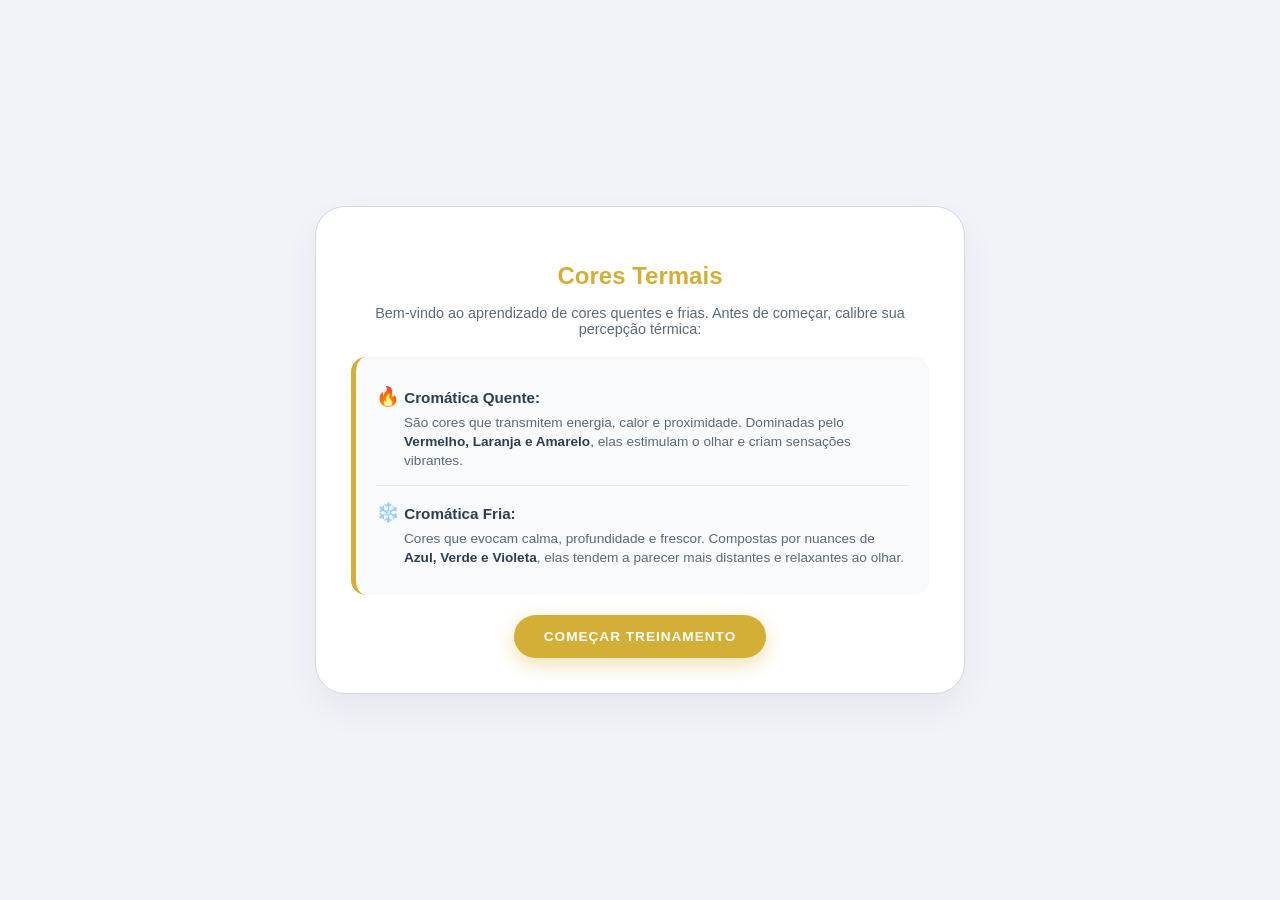
==== cores.html @ e30ad5f2 "commitdesexta" ====
<!DOCTYPE html>
<html>
<head>
    <meta charset="UTF-8">
    <meta name="viewport" content="width=device-width, initial-scale=1.0, maximum-scale=1.0, user-scalable=no, viewport-fit=cover">
    <title>Color Fusion Pro</title>
    
    <link rel="stylesheet" href="style-cores.css">
</head>
<body>
  <div id="app">
    <div id="card-intro" class="card-modal">
      <h2 style="color:var(--gold); margin-bottom: 10px;">Cores Termais</h2>
      <p style="font-size: 0.9rem; color: var(--text-light); margin-bottom: 20px;">
        Bem-vindo ao aprendizado de cores quentes e frias. Antes de começar, calibre sua percepção térmica:
      </p>
      
      <div class="dida-container">
        <div class="dida-item">
          <span style="font-size: 1.2rem;">🔥</span> 
          <strong>Cromática Quente:</strong> 
          <p style="margin: 5px 0 0 28px; font-size: 0.85rem; line-height: 1.4;">
            São cores que transmitem energia, calor e proximidade. Dominadas pelo <strong>Vermelho, Laranja e Amarelo</strong>, elas estimulam o olhar e criam sensações vibrantes.
          </p>
        </div>
        
        <div style="height: 1px; background: var(--border); margin: 15px 0; opacity: 0.5;"></div>

        <div class="dida-item">
          <span style="font-size: 1.2rem;">❄️</span> 
          <strong>Cromática Fria:</strong> 
          <p style="margin: 5px 0 0 28px; font-size: 0.85rem; line-height: 1.4;">
            Cores que evocam calma, profundidade e frescor. Compostas por nuances de <strong>Azul, Verde e Violeta</strong>, elas tendem a parecer mais distantes e relaxantes ao olhar.
          </p>
        </div>
      </div>
      
      <button class="btn btn-gold" onclick="iniciarJogo()">COMEÇAR TREINAMENTO</button>
    </div>

    <div id="game-container" style="display:none;">
      <div id="header-missao">
        <h3 id="titulo-etapa"></h3>
        <p id="instrucao"></p>
      </div>
      <div id="grid-captcha"></div>
      <div id="footer-acoes" style="display: none !important;"> 
        <button id="btn-verificar" class="btn btn-gold" onclick="verificarSelecao()">VERIFICAR</button>
      </div>
      <div id="feedback"></div>
    </div>

    <div id="card-sucesso" class="card-modal" style="display:none;">
      <h2 style="color:#28a745;">✅ Certificação Concluída!</h2>
      <p>Seu olhar está perfeitamente calibrado para curadoria.</p>
      <button class="btn btn-gold" onclick="reiniciarTudo()">REINICIAR CURADORIA</button>
      <button class="btn btn-gold" onclick="voltarAoMapaFinal()">IR PARA O EXAME FINAL</button>
    </div>
  </div>
  <script src="script-cores.js"></script>
</body>
</html>
---- style-cores.css ----
:root { 
    --gold: #d4af37; 
    --bg: #f0f4f8;       /* Fundo claro original */
    --card: #ffffff;     /* Card branco */
    --border: #d1d9e6;   /* Borda suave azulada */
    --text-main: #2c3e50; /* Azul escuro para leitura */
    --text-light: #5a6a7a;
    --success: #28a745;
    --error: #e74c3c;
  }

  body { 
    background: var(--bg); 
    color: var(--text-main); 
    font-family: 'Inter', sans-serif; 
    margin: 0; 
    display: flex; 
    justify-content: center; 
    align-items: center; 
    min-height: 100vh; 
  }

  #app { width: 95%; max-width: 650px; }

  .card-modal { 
    background: var(--card); 
    padding: 35px; 
    border-radius: 30px; /* Bordas orgânicas como no círculo de cores */
    border: 1px solid var(--border); 
    text-align: center; 
    box-shadow: 0 15px 35px rgba(0,0,0,0.05); /* Sombra de profundidade */
  }

  /* Painel de introdução ajustado para fundo claro */
  .dida-container { 
    text-align: left; 
    margin: 20px 0; 
    background: #f8fafc; 
    padding: 20px; 
    border-radius: 15px; 
    border-left: 5px solid var(--gold); 
    color: var(--text-light);
    box-shadow: inset 0 2px 4px rgba(0,0,0,0.02);
  }

  .dida-item { margin: 8px 0; font-size: 0.95rem; }
  
  #grid-captcha { 
    display: grid; 
    grid-template-columns: repeat(auto-fit, minmax(130px, 1fr)); 
    gap: 12px; 
    margin: 25px 0; 
  }
  
  /* Cards das imagens com bordas arredondadas e suavidade */
  .item-grid { 
    position: relative; 
    aspect-ratio: 1/1; 
    cursor: pointer; 
    border-radius: 15px; 
    overflow: hidden; 
    border: 4px solid transparent; 
    transition: all 0.3s cubic-bezier(0.4, 0, 0.2, 1);
    box-shadow: 0 4px 6px rgba(0,0,0,0.05);
  }

  .item-grid:hover { transform: translateY(-3px); box-shadow: 0 8px 12px rgba(0,0,0,0.1); }
  .item-grid img { width: 100%; height: 100%; object-fit: cover; }
  
  .item-grid.selected { border-color: var(--gold); }
  .item-grid.selected::after { 
    content: '✓'; 
    position: absolute; 
    top: 8px; 
    right: 8px; 
    background: var(--gold); 
    color: #fff; 
    width: 26px; 
    height: 26px; 
    border-radius: 50%; 
    display: flex; 
    align-items: center; 
    justify-content: center; 
    font-weight: bold;
    font-size: 14px;
    box-shadow: 0 2px 4px rgba(0,0,0,0.2);
  }

  /* Botões com design "Bubble" da sua referência */
  .btn { 
    padding: 14px 30px; 
    border: none; 
    border-radius: 50px; /* Botão arredondado original */
    font-weight: 800; 
    cursor: pointer; 
    transition: all 0.3s; 
    text-transform: uppercase;
    letter-spacing: 1px;
    font-size: 0.85rem;
  }

  .btn-gold { 
    background: var(--gold); 
    color: #fff; 
    box-shadow: 0 6px 20px rgba(212, 175, 55, 0.4);
  }

  .btn-gold:hover { transform: scale(1.05); box-shadow: 0 8px 25px rgba(212, 175, 55, 0.5); }

  #footer-acoes {
    display: flex !important;
    justify-content: center !important;
    width: 100% !important;
    margin-top: 25px !important;
  }

  #feedback {
    text-align: center !important;
    width: 100% !important;
    min-height: 24px; 
    margin-top: 15px; 
    font-weight: 700;
    font-size: 0.9rem;
  }

  #header-missao {
    width: 100%;
    margin-bottom: 20px;
    display: flex;             /* Adicionado para controle total */
    flex-direction: column;    /* Coloca título sobre a instrução */
    align-items: center;       /* Centraliza horizontalmente no flex */
    text-align: center;        /* Centraliza as linhas de texto */
  }

  #titulo-etapa { 
    color: var(--text-main); 
    font-weight: 900; 
    margin-bottom: 8px; 
    width: 100%;               /* Garante que ocupe a largura total para o text-align funcionar */
  }

  #instrucao { 
    color: var(--text-light); 
    font-weight: 500; 
    width: 100%;               /* Garante que ocupe a largura total */
    margin: 0 auto;            /* Centraliza o bloco se ele tiver max-width */
  }
  
  strong { color: var(--text-main); }
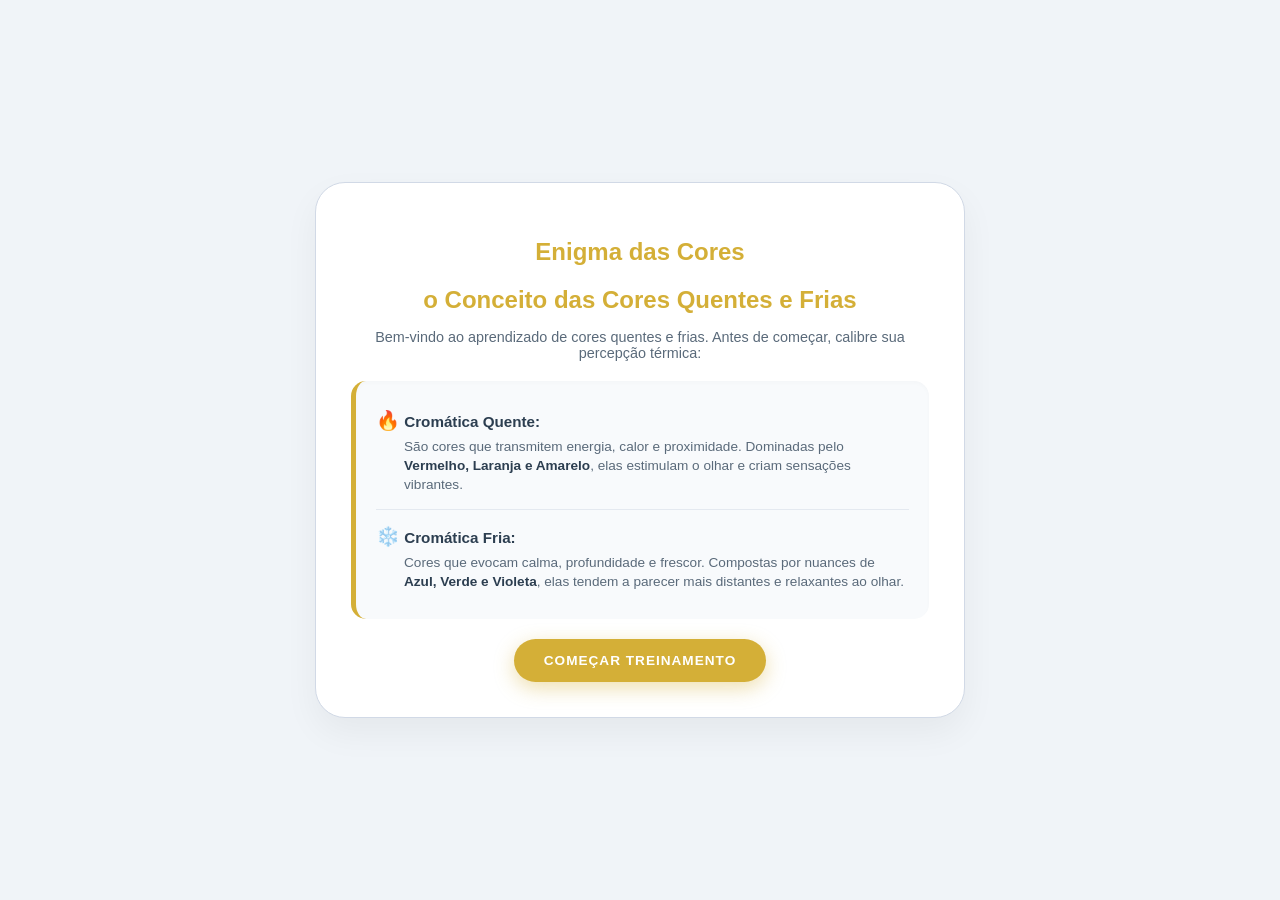
==== commit 273d3f73: "commitsegundafeira" ====
--- a/cores.html
+++ b/cores.html
@@ -10,7 +10,8 @@
 <body>
   <div id="app">
     <div id="card-intro" class="card-modal">
-      <h2 style="color:var(--gold); margin-bottom: 10px;">Cores Termais</h2>
+      <h2 style="color:var(--gold); margin-bottom: 10px;">Enigma das Cores</h2>
+      <h2 style="color:var(--gold); margin-bottom: 10px;">o Conceito das Cores Quentes e Frias</h2>
       <p style="font-size: 0.9rem; color: var(--text-light); margin-bottom: 20px;">
         Bem-vindo ao aprendizado de cores quentes e frias. Antes de começar, calibre sua percepção térmica:
       </p>
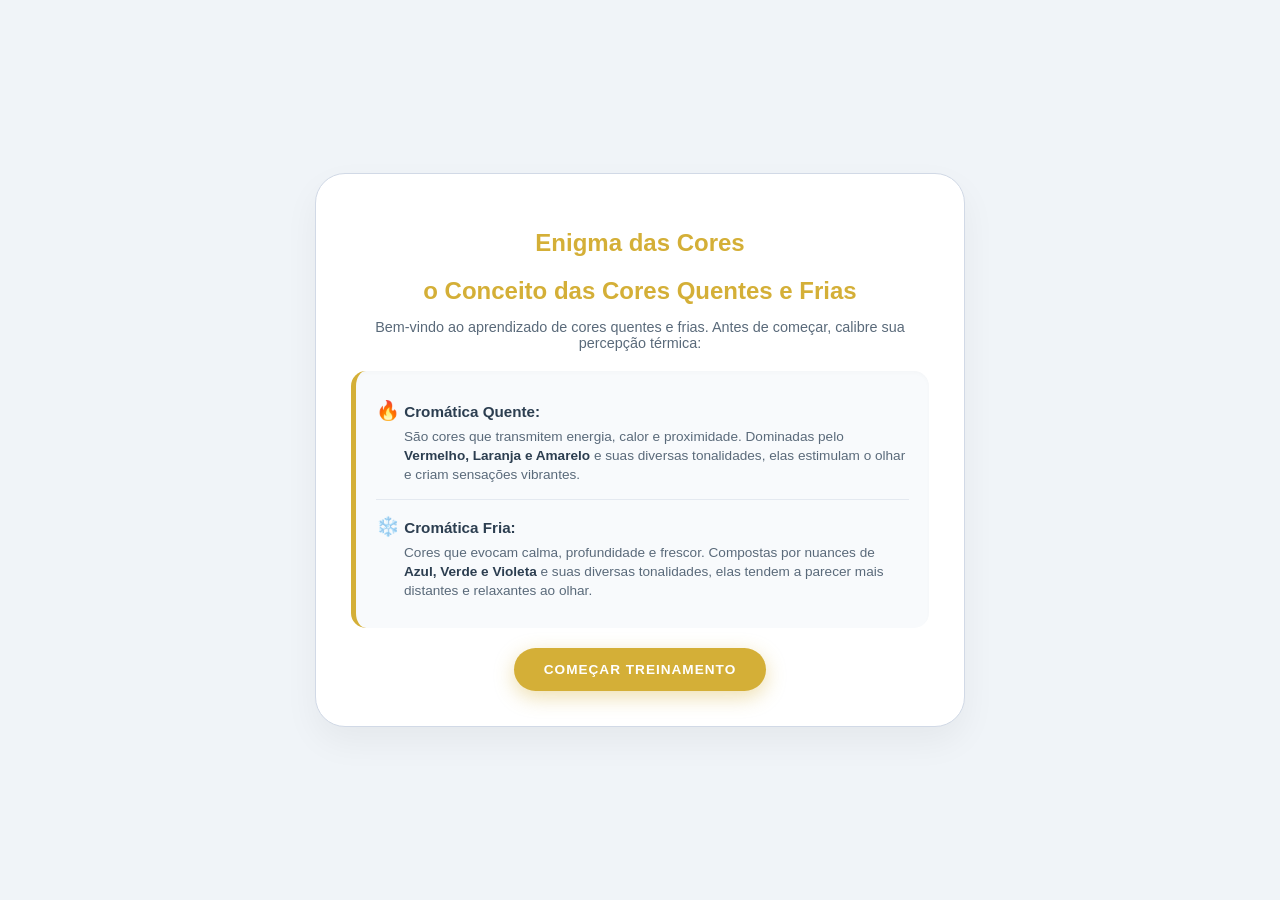
==== commit 23006953: "commitsegundafeirapersonagemmandalas" ====
--- a/cores.html
+++ b/cores.html
@@ -21,7 +21,7 @@
           <span style="font-size: 1.2rem;">🔥</span> 
           <strong>Cromática Quente:</strong> 
           <p style="margin: 5px 0 0 28px; font-size: 0.85rem; line-height: 1.4;">
-            São cores que transmitem energia, calor e proximidade. Dominadas pelo <strong>Vermelho, Laranja e Amarelo</strong>, elas estimulam o olhar e criam sensações vibrantes.
+            São cores que transmitem energia, calor e proximidade. Dominadas pelo <strong>Vermelho, Laranja e Amarelo</strong> e suas diversas tonalidades, elas estimulam o olhar e criam sensações vibrantes.
           </p>
         </div>
         
@@ -31,7 +31,7 @@
           <span style="font-size: 1.2rem;">❄️</span> 
           <strong>Cromática Fria:</strong> 
           <p style="margin: 5px 0 0 28px; font-size: 0.85rem; line-height: 1.4;">
-            Cores que evocam calma, profundidade e frescor. Compostas por nuances de <strong>Azul, Verde e Violeta</strong>, elas tendem a parecer mais distantes e relaxantes ao olhar.
+             Cores que evocam calma, profundidade e frescor. Compostas por nuances de <strong>Azul, Verde e Violeta</strong> e suas diversas tonalidades, elas tendem a parecer mais distantes e relaxantes ao olhar.
           </p>
         </div>
       </div>
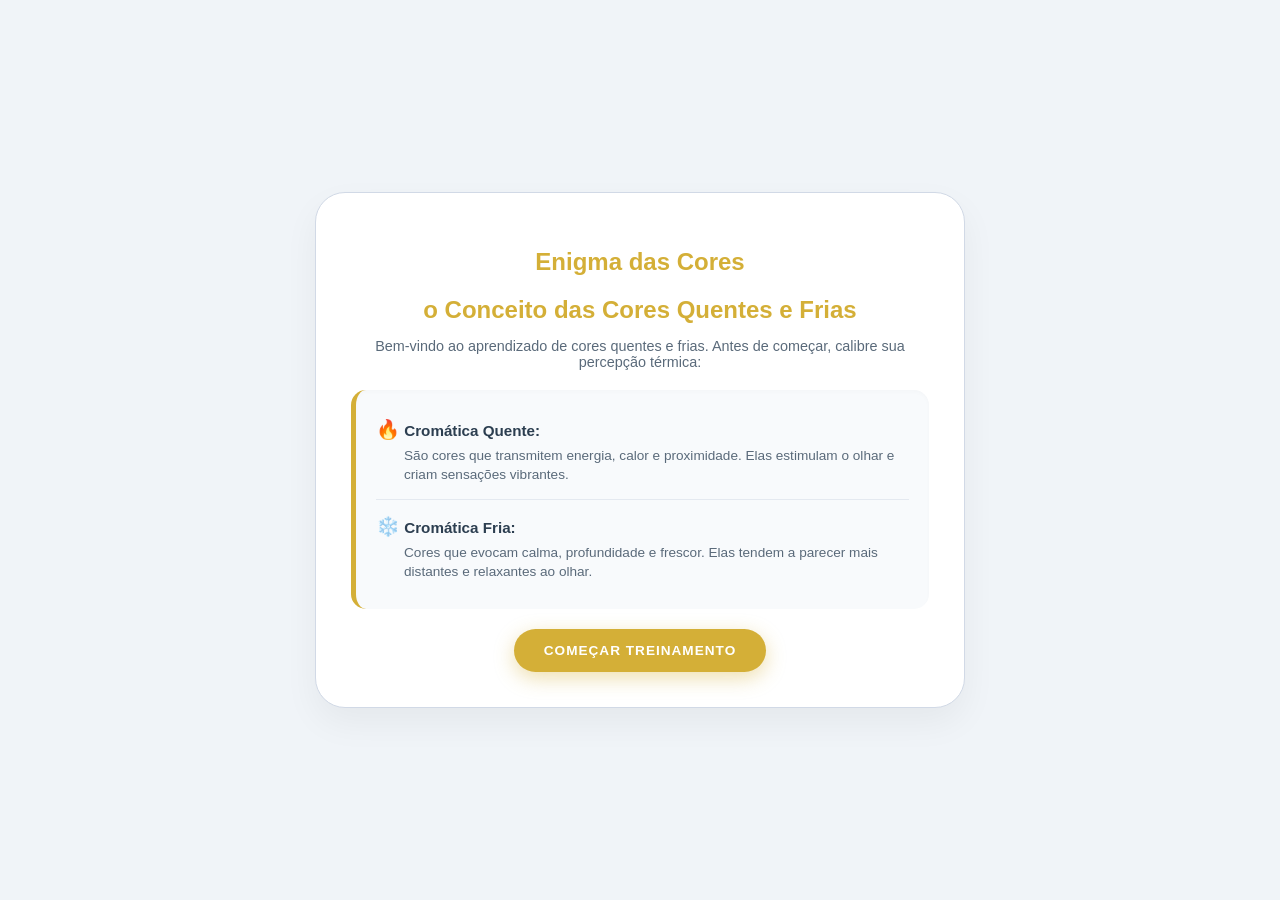
==== commit 8c709711: "commitcinco" ====
--- a/cores.html
+++ b/cores.html
@@ -21,7 +21,7 @@
           <span style="font-size: 1.2rem;">🔥</span> 
           <strong>Cromática Quente:</strong> 
           <p style="margin: 5px 0 0 28px; font-size: 0.85rem; line-height: 1.4;">
-            São cores que transmitem energia, calor e proximidade. Dominadas pelo <strong>Vermelho, Laranja e Amarelo</strong> e suas diversas tonalidades, elas estimulam o olhar e criam sensações vibrantes.
+            São cores que transmitem energia, calor e proximidade. Elas estimulam o olhar e criam sensações vibrantes.
           </p>
         </div>
         
@@ -31,7 +31,7 @@
           <span style="font-size: 1.2rem;">❄️</span> 
           <strong>Cromática Fria:</strong> 
           <p style="margin: 5px 0 0 28px; font-size: 0.85rem; line-height: 1.4;">
-             Cores que evocam calma, profundidade e frescor. Compostas por nuances de <strong>Azul, Verde e Violeta</strong> e suas diversas tonalidades, elas tendem a parecer mais distantes e relaxantes ao olhar.
+             Cores que evocam calma, profundidade e frescor. Elas tendem a parecer mais distantes e relaxantes ao olhar.
           </p>
         </div>
       </div>
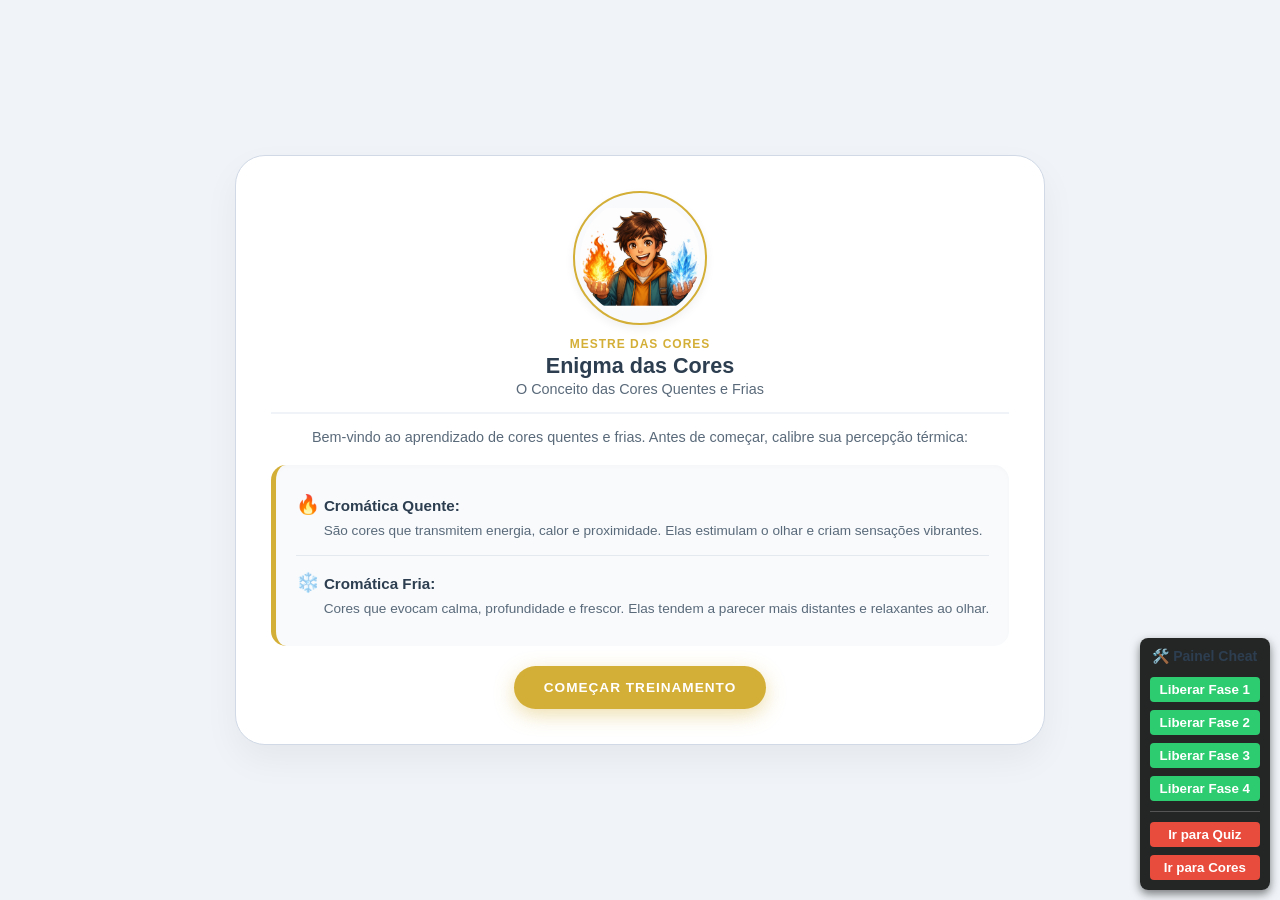
==== commit d65702d4: "committerçafeira" ====
--- a/cores.html
+++ b/cores.html
@@ -8,11 +8,19 @@
     <link rel="stylesheet" href="style-cores.css">
 </head>
 <body>
-  <div id="app">
-    <div id="card-intro" class="card-modal">
-      <h2 style="color:var(--gold); margin-bottom: 10px;">Enigma das Cores</h2>
-      <h2 style="color:var(--gold); margin-bottom: 10px;">o Conceito das Cores Quentes e Frias</h2>
-      <p style="font-size: 0.9rem; color: var(--text-light); margin-bottom: 20px;">
+  <div id="card-intro" class="card-modal">
+      
+      <!-- Cabeçalho com o Mestre das Cores e o Título -->
+      <div class="mestre-header">
+        <img src="Assets/personagemmeioquentemeiofrio.png" alt="Mestre das Cores" class="mestre-avatar">
+        <div class="mestre-info">
+          <span class="mestre-tag">Mestre das Cores</span>
+          <h2 class="card-titulo">Enigma das Cores</h2>
+          <h3 class="card-subtitulo">O Conceito das Cores Quentes e Frias</h3>
+        </div>
+      </div>
+
+      <p style="font-size: 0.9rem; color: var(--text-light); margin: 15px 0;">
         Bem-vindo ao aprendizado de cores quentes e frias. Antes de começar, calibre sua percepção térmica:
       </p>
       
@@ -59,5 +67,6 @@
     </div>
   </div>
   <script src="script-cores.js"></script>
+  <script src="script-debug.js"></script>
 </body>
 </html>
--- a/style-cores.css
+++ b/style-cores.css
@@ -146,4 +146,53 @@
     margin: 0 auto;            /* Centraliza o bloco se ele tiver max-width */
   }
   
-  strong { color: var(--text-main); }+  strong { color: var(--text-main); }
+
+ /* =========================================
+   ESTILO DO MESTRE DAS CORES DENTRO DO CARD (CENTRALIZADO)
+   ========================================= */
+.mestre-header {
+  display: flex;
+  flex-direction: column; /* Coloca a imagem no topo e o texto embaixo */
+  align-items: center;    /* Centraliza tudo na horizontal */
+  text-align: center;     /* Centraliza o texto */
+  gap: 8px;
+  border-bottom: 2px solid #f0f4f8;
+  padding-bottom: 15px;
+  margin-bottom: 10px;
+}
+
+.mestre-avatar {
+  width: 120px;
+  height: 120px;
+  object-fit: contain;
+  background: #f8fafc;
+  border-radius: 50%;
+  border: 2px solid var(--gold);
+  padding: 5px;
+  box-shadow: 0 4px 10px rgba(0, 0, 0, 0.06);
+}
+
+.mestre-tag {
+  font-size: 0.75rem;
+  font-weight: 800;
+  color: var(--gold);
+  text-transform: uppercase;
+  letter-spacing: 1px;
+  display: block;
+  margin-top: 4px;
+}
+
+.card-titulo {
+  color: var(--text-main);
+  margin: 2px 0;
+  font-size: 1.35rem;
+  font-weight: 800;
+}
+
+.card-subtitulo {
+  color: var(--text-light);
+  margin: 0;
+  font-size: 0.9rem;
+  font-weight: 500;
+}
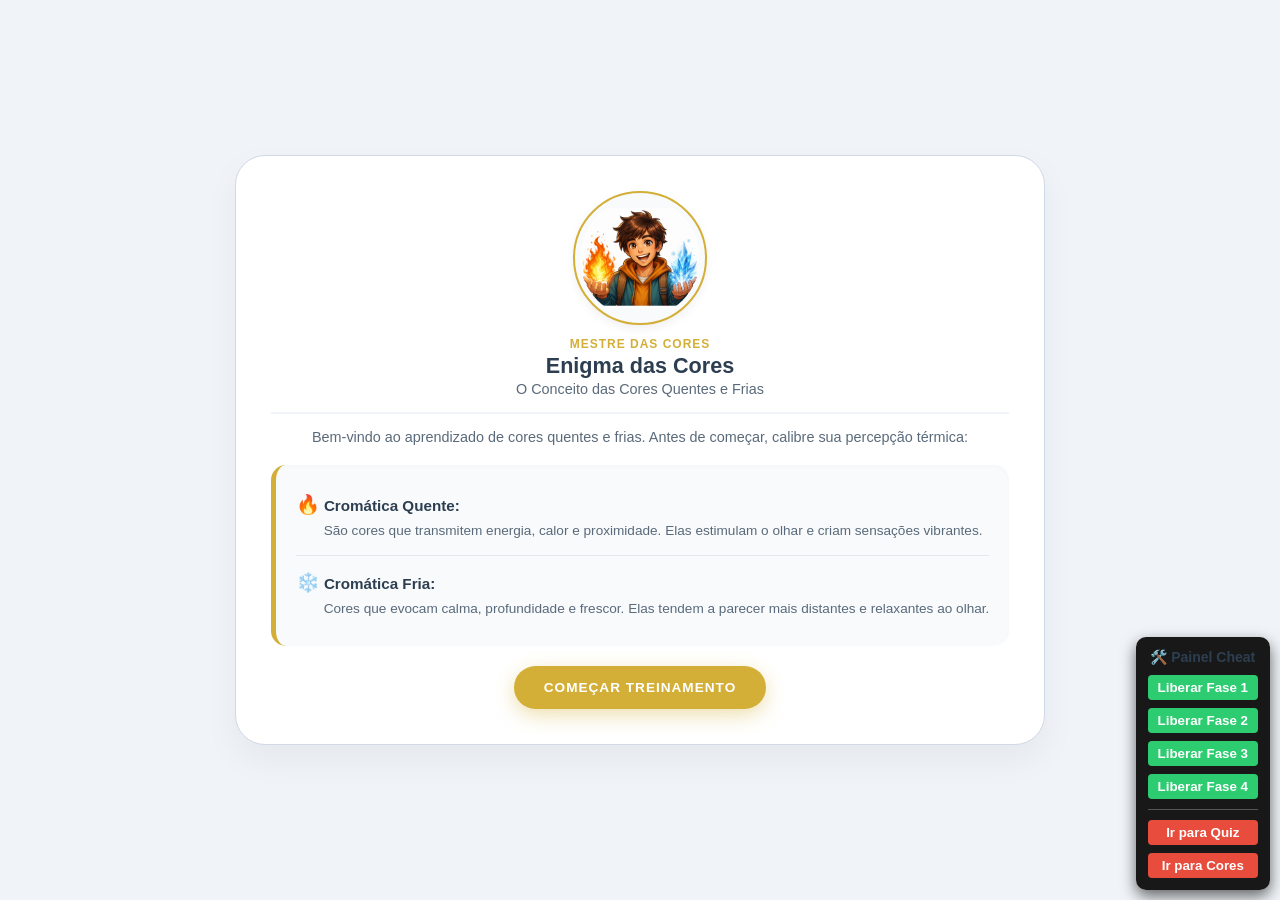
==== commit 393d95ea: "commitquartafeira" ====
--- a/cores.html
+++ b/cores.html
@@ -60,7 +60,7 @@
     </div>
 
     <div id="card-sucesso" class="card-modal" style="display:none;">
-      <h2 style="color:#28a745;">✅ Certificação Concluída!</h2>
+      <h2 style="color:#28a745;">✅ Fase Concluída!</h2>
       <p>Seu olhar está perfeitamente calibrado para curadoria.</p>
       <button class="btn btn-gold" onclick="reiniciarTudo()">REINICIAR CURADORIA</button>
       <button class="btn btn-gold" onclick="voltarAoMapaFinal()">IR PARA O EXAME FINAL</button>
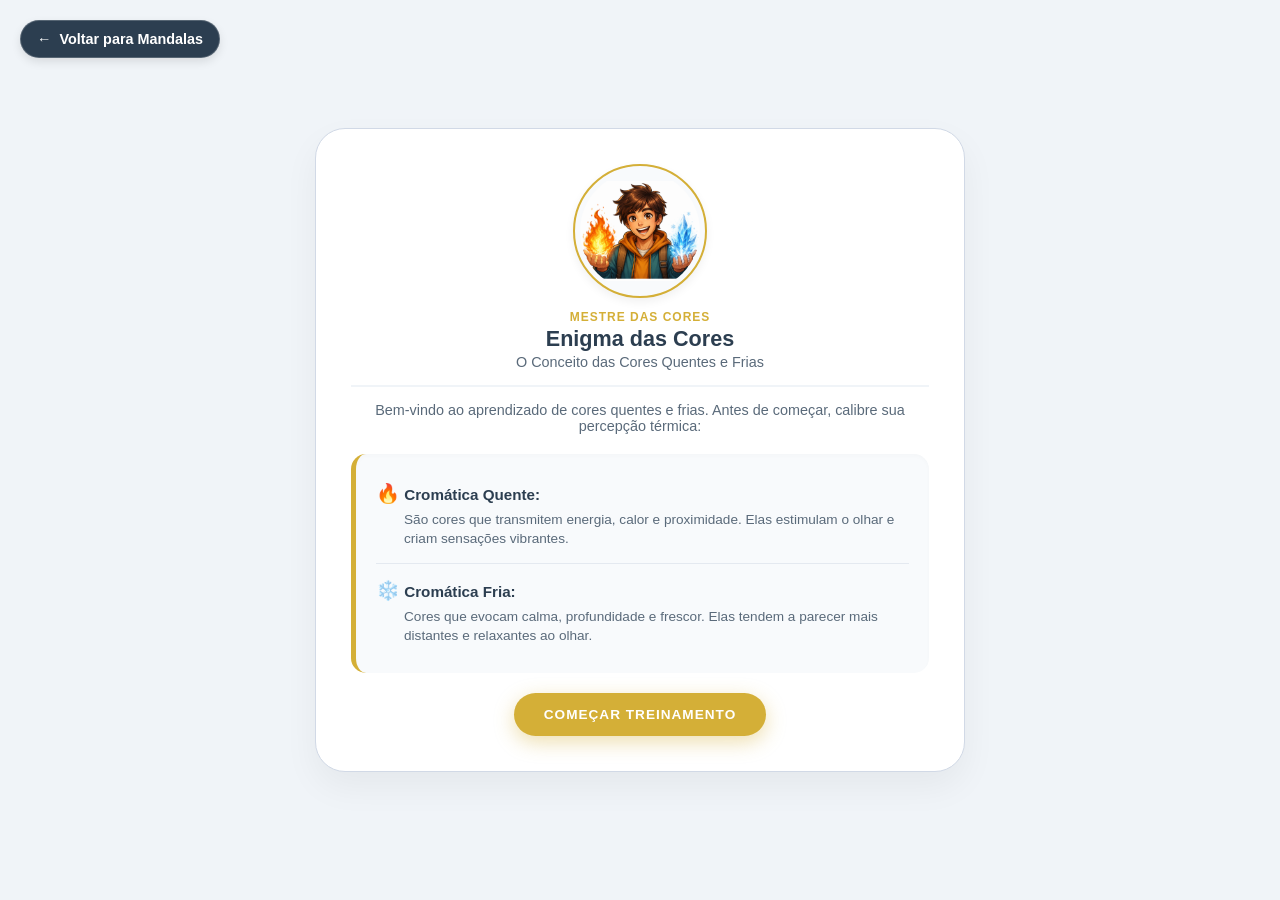
==== commit df9de98b: "commitfinal?" ====
--- a/cores.html
+++ b/cores.html
@@ -1,72 +1,80 @@
 <!DOCTYPE html>
-<html>
+<html lang="pt-br">
 <head>
     <meta charset="UTF-8">
     <meta name="viewport" content="width=device-width, initial-scale=1.0, maximum-scale=1.0, user-scalable=no, viewport-fit=cover">
-    <title>Color Fusion Pro</title>
+    <title>Enigma das Cores - Quentes e Frias</title>
     
     <link rel="stylesheet" href="style-cores.css">
 </head>
 <body>
-  <div id="card-intro" class="card-modal">
-      
-      <!-- Cabeçalho com o Mestre das Cores e o Título -->
-      <div class="mestre-header">
-        <img src="Assets/personagemmeioquentemeiofrio.png" alt="Mestre das Cores" class="mestre-avatar">
-        <div class="mestre-info">
-          <span class="mestre-tag">Mestre das Cores</span>
-          <h2 class="card-titulo">Enigma das Cores</h2>
-          <h3 class="card-subtitulo">O Conceito das Cores Quentes e Frias</h3>
+
+    <button class="btn-nav-back" onclick="backToMandalas()">
+        <span>&#8592;</span> Voltar para Mandalas
+    </button>
+
+    <div id="app">
+        <div id="card-intro" class="card-modal">
+            <div class="mestre-header">
+                <img src="Assets/personagemmeioquentemeiofrio.png" alt="Mestre das Cores" class="mestre-avatar">
+                <div class="mestre-info">
+                    <span class="mestre-tag">Mestre das Cores</span>
+                    <h2 class="card-titulo">Enigma das Cores</h2>
+                    <h3 class="card-subtitulo">O Conceito das Cores Quentes e Frias</h3>
+                </div>
+            </div>
+
+            <p style="font-size: 0.9rem; color: var(--text-light); margin: 15px 0;">
+                Bem-vindo ao aprendizado de cores quentes e frias. Antes de começar, calibre sua percepção térmica:
+            </p>
+            
+            <div class="dida-container">
+                <div class="dida-item">
+                    <span style="font-size: 1.2rem;">🔥</span> 
+                    <strong>Cromática Quente:</strong> 
+                    <p style="margin: 5px 0 0 28px; font-size: 0.85rem; line-height: 1.4;">
+                        São cores que transmitem energia, calor e proximidade. Elas estimulam o olhar e criam sensações vibrantes.
+                    </p>
+                </div>
+                
+                <div style="height: 1px; background: var(--border); margin: 15px 0; opacity: 0.5;"></div>
+
+                <div class="dida-item">
+                    <span style="font-size: 1.2rem;">❄️</span> 
+                    <strong>Cromática Fria:</strong> 
+                    <p style="margin: 5px 0 0 28px; font-size: 0.85rem; line-height: 1.4;">
+                        Cores que evocam calma, profundidade e frescor. Elas tendem a parecer mais distantes e relaxantes ao olhar.
+                    </p>
+                </div>
+            </div>
+            
+            <button class="btn btn-gold" onclick="iniciarJogo()">COMEÇAR TREINAMENTO</button>
         </div>
-      </div>
 
-      <p style="font-size: 0.9rem; color: var(--text-light); margin: 15px 0;">
-        Bem-vindo ao aprendizado de cores quentes e frias. Antes de começar, calibre sua percepção térmica:
-      </p>
-      
-      <div class="dida-container">
-        <div class="dida-item">
-          <span style="font-size: 1.2rem;">🔥</span> 
-          <strong>Cromática Quente:</strong> 
-          <p style="margin: 5px 0 0 28px; font-size: 0.85rem; line-height: 1.4;">
-            São cores que transmitem energia, calor e proximidade. Elas estimulam o olhar e criam sensações vibrantes.
-          </p>
+        <div id="game-container" class="card-modal" style="display:none;">
+            <div id="header-missao">
+                <h3 id="titulo-etapa"></h3>
+                <p id="instrucao"></p>
+            </div>
+            <div id="grid-captcha"></div>
+            <div id="footer-acoes"> 
+                <button id="btn-verificar" class="btn btn-gold" onclick="verificarSelecao()">VERIFICAR</button>
+            </div>
+            <div id="feedback"></div>
         </div>
-        
-        <div style="height: 1px; background: var(--border); margin: 15px 0; opacity: 0.5;"></div>
 
-        <div class="dida-item">
-          <span style="font-size: 1.2rem;">❄️</span> 
-          <strong>Cromática Fria:</strong> 
-          <p style="margin: 5px 0 0 28px; font-size: 0.85rem; line-height: 1.4;">
-             Cores que evocam calma, profundidade e frescor. Elas tendem a parecer mais distantes e relaxantes ao olhar.
-          </p>
+        <div id="card-sucesso" class="card-modal" style="display:none;">
+            <h2 style="color:#28a745;">✅ Fase Concluída!</h2>
+            <p style="margin: 15px 0; color: var(--text-light);">Seu olhar está perfeitamente calibrado para curadoria.</p>
+            <div style="display: flex; flex-direction: column; gap: 10px;">
+                <button class="btn btn-gold" onclick="reiniciarTudo()">REINICIAR CURADORIA</button>
+                <button class="btn btn-gold" onclick="voltarAoMapaFinal()">IR PARA O EXAME FINAL</button>
+            </div>
         </div>
-      </div>
-      
-      <button class="btn btn-gold" onclick="iniciarJogo()">COMEÇAR TREINAMENTO</button>
     </div>
 
-    <div id="game-container" style="display:none;">
-      <div id="header-missao">
-        <h3 id="titulo-etapa"></h3>
-        <p id="instrucao"></p>
-      </div>
-      <div id="grid-captcha"></div>
-      <div id="footer-acoes" style="display: none !important;"> 
-        <button id="btn-verificar" class="btn btn-gold" onclick="verificarSelecao()">VERIFICAR</button>
-      </div>
-      <div id="feedback"></div>
-    </div>
-
-    <div id="card-sucesso" class="card-modal" style="display:none;">
-      <h2 style="color:#28a745;">✅ Fase Concluída!</h2>
-      <p>Seu olhar está perfeitamente calibrado para curadoria.</p>
-      <button class="btn btn-gold" onclick="reiniciarTudo()">REINICIAR CURADORIA</button>
-      <button class="btn btn-gold" onclick="voltarAoMapaFinal()">IR PARA O EXAME FINAL</button>
-    </div>
-  </div>
-  <script src="script-cores.js"></script>
-  <script src="script-debug.js"></script>
+    <script src="script-cores.js"></script>
+    <script src="script-debug.js"></script>
+    <script src="script-audio.js"></script>
 </body>
 </html>
--- a/style-cores.css
+++ b/style-cores.css
@@ -195,4 +195,34 @@
   margin: 0;
   font-size: 0.9rem;
   font-weight: 500;
+}
+/* =========================================
+   BOTÃO VOLTAR PARA MANDALAS
+========================================= */
+.btn-nav-back {
+    position: absolute;
+    top: 20px;
+    left: 20px;
+    background: #2c3e50;
+    color: #ffffff;
+    border: 1px solid rgba(255, 255, 255, 0.2);
+    padding: 10px 16px;
+    border-radius: 20px;
+    cursor: pointer;
+    font-size: 0.9rem;
+    font-weight: bold;
+    display: flex;
+    align-items: center;
+    gap: 8px;
+    z-index: 1050; /* Garante que fique acima de tudo */
+    transition: all 0.2s ease;
+    box-shadow: 0 4px 10px rgba(0,0,0,0.1);
+}
+
+.btn-nav-back:hover {
+    background: #d4af37; /* Fica dourado ao passar o mouse */
+    color: #fff;
+    transform: translateY(-2px);
+    box-shadow: 0 6px 15px rgba(212, 175, 55, 0.3);
+    border-color: #d4af37;
 }
